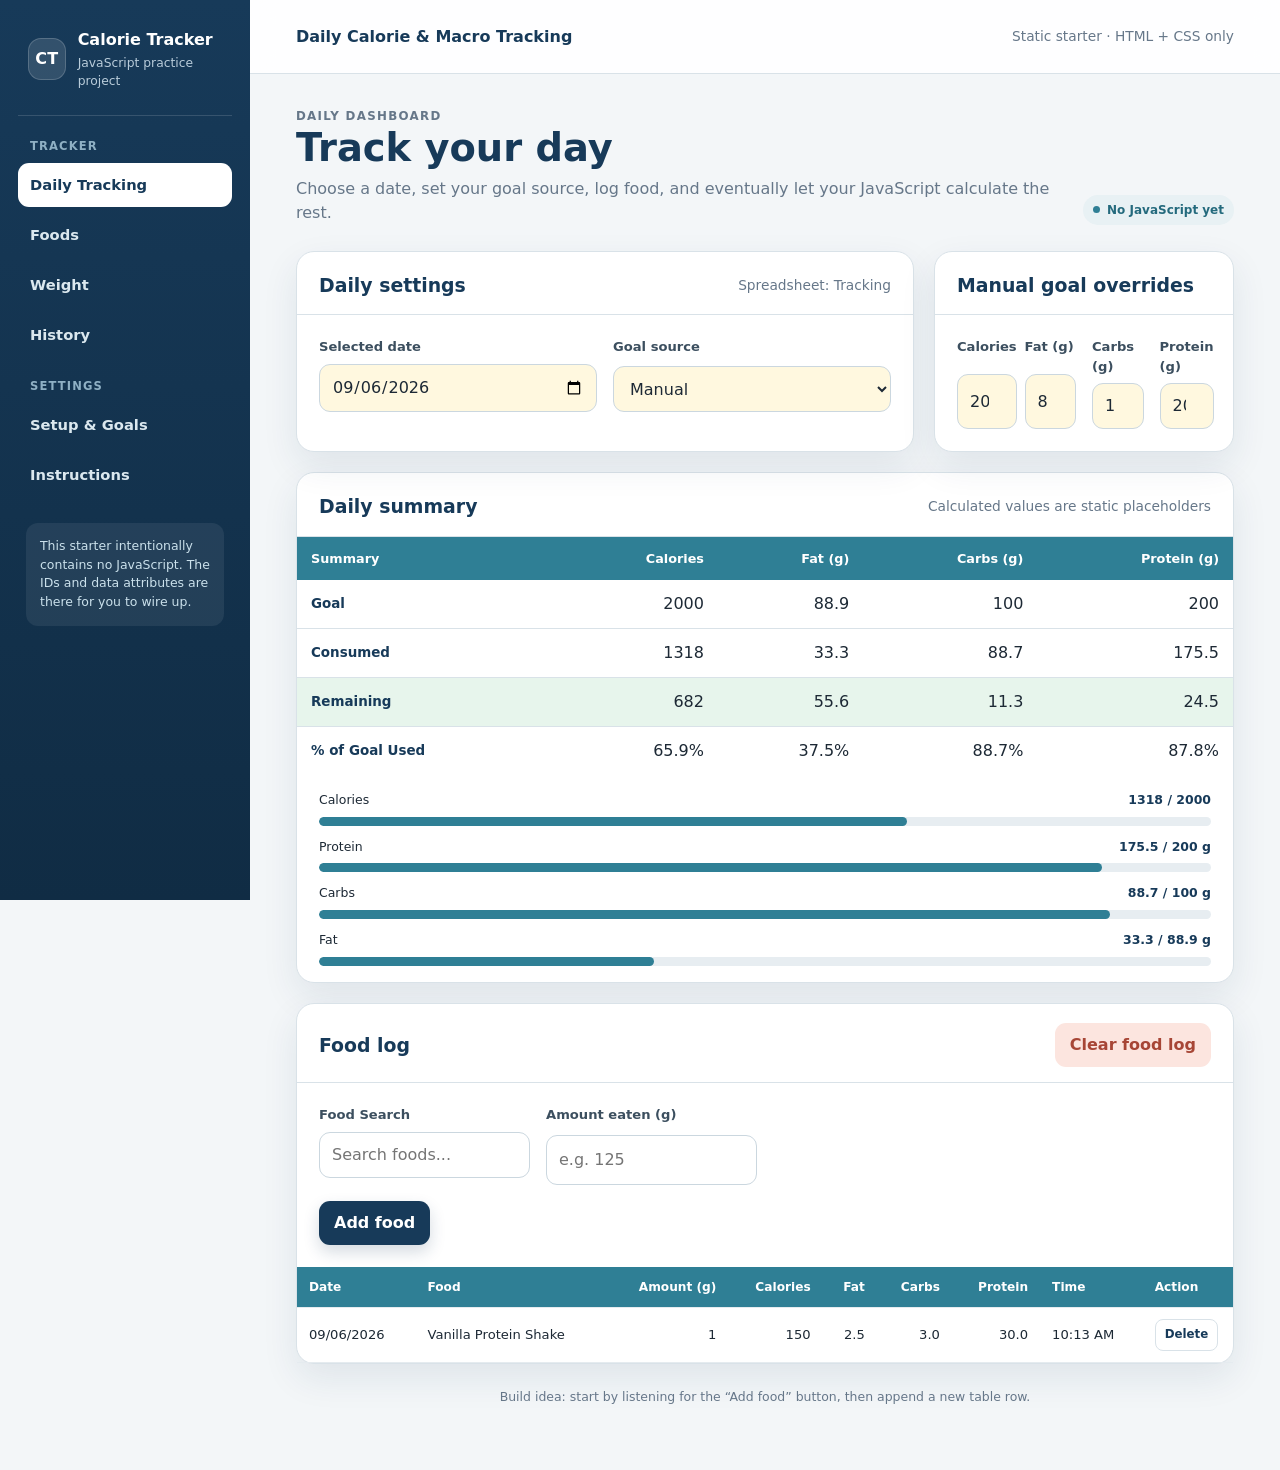
==== index.html @ d4abe369 "Initial calorie tracker project" ====
<!doctype html>
<html lang="en">
  <head>
    <meta charset="utf-8" />
    <meta name="viewport" content="width=device-width, initial-scale=1" />
    <title>Daily Tracker | Calorie Tracker</title>
    <link rel="stylesheet" href="/css/styles.css" />
  </head>
  <body data-page="tracking">
    <div class="app-shell">
      <aside class="sidebar">
        <div class="brand">
          <div class="brand-mark">CT</div>
          <div>
            <strong>Calorie Tracker</strong
            ><span>JavaScript practice project</span>
          </div>
        </div>
        <div class="nav-label">Tracker</div>
        <nav class="nav-list" aria-label="Primary navigation">
          <a class="nav-link active" href="index.html">Daily Tracking</a>
          <a class="nav-link" href="/pages/foods.html">Foods</a>
          <a class="nav-link" href="/pages/weight.html">Weight</a>
          <a class="nav-link" href="/pages/history.html">History</a>
        </nav>
        <div class="nav-label">Settings</div>
        <nav class="nav-list">
          <a class="nav-link" href="/pages/setup.html">Setup & Goals</a>
          <a class="nav-link" href="/pages/instructions.html">Instructions</a>
        </nav>
        <div class="sidebar-note">
          This starter intentionally contains no JavaScript. The IDs and data
          attributes are there for you to wire up.
        </div>
      </aside>

      <main class="main">
        <header class="topbar">
          <div class="topbar-title">Daily Calorie & Macro Tracking</div>
          <div class="topbar-meta">Static starter · HTML + CSS only</div>
        </header>
        <div class="page">
          <div class="page-heading">
            <div>
              <p class="eyebrow">Daily dashboard</p>
              <h1>Track your day</h1>
              <p>
                Choose a date, set your goal source, log food, and eventually
                let your JavaScript calculate the rest.
              </p>
            </div>
            <span class="status-pill"
              ><span class="status-dot"></span>No JavaScript yet</span
            >
          </div>

          <section class="grid grid-sidebar">
            <div class="card">
              <div class="card-header">
                <h2>Daily settings</h2>
                <span class="section-note">Spreadsheet: Tracking</span>
              </div>
              <div class="card-body">
                <div class="form-grid">
                  <div class="field">
                    <label for="selected-date">Selected date</label
                    ><input
                      id="selected-date"
                      class="input-warm"
                      type="date"
                      value="2026-09-06"
                    />
                  </div>
                  <div class="field">
                    <label for="goal-source">Goal source</label
                    ><select id="goal-source" class="input-warm">
                      <option>Manual</option>
                      <option>Calculator</option>
                    </select>
                  </div>
                </div>
              </div>
            </div>

            <div class="card">
              <div class="card-header"><h2>Manual goal overrides</h2></div>
              <div class="card-body">
                <div class="form-grid cols-4">
                  <div class="field">
                    <label for="manual-calories">Calories</label
                    ><input
                      id="manual-calories"
                      class="input-warm"
                      type="number"
                      value="2000"
                    />
                  </div>
                  <div class="field">
                    <label for="manual-fat">Fat (g)</label
                    ><input
                      id="manual-fat"
                      class="input-warm"
                      type="number"
                      step="0.1"
                      value="88.9"
                    />
                  </div>
                  <div class="field">
                    <label for="manual-carbs">Carbs (g)</label
                    ><input
                      id="manual-carbs"
                      class="input-warm"
                      type="number"
                      step="0.1"
                      value="100"
                    />
                  </div>
                  <div class="field">
                    <label for="manual-protein">Protein (g)</label
                    ><input
                      id="manual-protein"
                      class="input-warm"
                      type="number"
                      step="0.1"
                      value="200"
                    />
                  </div>
                </div>
              </div>
            </div>
          </section>

          <section class="card" style="margin-top: 20px">
            <div class="card-header">
              <h2>Daily summary</h2>
              <span class="section-note"
                >Calculated values are static placeholders</span
              >
            </div>
            <div class="table-wrap">
              <table class="summary-table" id="daily-summary-table">
                <thead>
                  <tr>
                    <th>Summary</th>
                    <th>Calories</th>
                    <th>Fat (g)</th>
                    <th>Carbs (g)</th>
                    <th>Protein (g)</th>
                  </tr>
                </thead>
                <tbody>
                  <tr data-summary-row="goal">
                    <th>Goal</th>
                    <td id="goal-calories">2000</td>
                    <td id="goal-fat">88.9</td>
                    <td id="goal-carbs">100</td>
                    <td id="goal-protein">200</td>
                  </tr>
                  <tr data-summary-row="consumed">
                    <th>Consumed</th>
                    <td id="consumed-calories">1318</td>
                    <td id="consumed-fat">33.3</td>
                    <td id="consumed-carbs">88.7</td>
                    <td id="consumed-protein">175.5</td>
                  </tr>
                  <tr class="remaining" data-summary-row="remaining">
                    <th>Remaining</th>
                    <td id="remaining-calories">682</td>
                    <td id="remaining-fat">55.6</td>
                    <td id="remaining-carbs">11.3</td>
                    <td id="remaining-protein">24.5</td>
                  </tr>
                  <tr data-summary-row="percent">
                    <th>% of Goal Used</th>
                    <td>65.9%</td>
                    <td>37.5%</td>
                    <td>88.7%</td>
                    <td>87.8%</td>
                  </tr>
                </tbody>
              </table>
            </div>
            <div class="card-body compact">
              <div class="progress-stack">
                <div class="progress-item">
                  <div class="progress-meta">
                    <span>Calories</span
                    ><strong id="calorie-progress-label">1318 / 2000</strong>
                  </div>
                  <div class="progress-track">
                    <div
                      id="calorie-progress"
                      class="progress-fill"
                      style="--progress: 65.9%"
                    ></div>
                  </div>
                </div>
                <div class="progress-item">
                  <div class="progress-meta">
                    <span>Protein</span
                    ><strong id="protein-progress-label">175.5 / 200 g</strong>
                  </div>
                  <div class="progress-track">
                    <div
                      id="protein-progress"
                      class="progress-fill"
                      style="--progress: 87.8%"
                    ></div>
                  </div>
                </div>
                <div class="progress-item">
                  <div class="progress-meta">
                    <span>Carbs</span
                    ><strong id="carb-progress-label">88.7 / 100 g</strong>
                  </div>
                  <div class="progress-track">
                    <div
                      id="carb-progress"
                      class="progress-fill"
                      style="--progress: 88.7%"
                    ></div>
                  </div>
                </div>
                <div class="progress-item">
                  <div class="progress-meta">
                    <span>Fat</span
                    ><strong id="fat-progress-label">33.3 / 88.9 g</strong>
                  </div>
                  <div class="progress-track">
                    <div
                      id="fat-progress"
                      class="progress-fill"
                      style="--progress: 37.5%"
                    ></div>
                  </div>
                </div>
              </div>
            </div>
          </section>

          <section class="card" style="margin-top: 20px">
            <div class="card-header">
              <div>
                <h2>Food log</h2>
                <!-- <div class="section-note">
                  Pick a food and enter grams eaten. Your JS can scale nutrition
                  from the Foods database.
                </div> -->
              </div>
              <button id="clear-food-log" type="button" class="btn btn-danger">
                Clear food log
              </button>
            </div>
            <div class="card-body">
              <form id="food-log-form" class="form-grid cols-4">
                <div class="field">
                  <label for="food-search">Food Search</label>
                  <input
                    type="text"
                    id="food-search"
                    placeholder="Search foods..."
                    autocomplete="off"
                  />
                  <div id="food-suggestions"></div>
                </div>
                <div class="field">
                  <label for="amount-eaten">Amount eaten (g)</label
                  ><input
                    id="amount-eaten"
                    type="number"
                    min="0"
                    step="0.1"
                    placeholder="e.g. 125"
                  />
                </div>

                <div class="form-span-full button-row">
                  <button
                    id="add-food-entry"
                    class="btn btn-primary"
                    type="button"
                  >
                    Add food
                  </button>
                </div>
              </form>
            </div>
            <div class="table-wrap">
              <table class="data-table" id="food-log-table">
                <thead>
                  <tr>
                    <th>Date</th>
                    <th>Food</th>
                    <!-- <th>Brand</th> -->
                    <th class="number">Amount (g)</th>
                    <th class="number">Calories</th>
                    <th class="number">Fat</th>
                    <th class="number">Carbs</th>
                    <th class="number">Protein</th>
                    <th>Time</th>
                    <th>Action</th>
                  </tr>
                </thead>
                <tbody id="food-log-body">
                  <tr>
                    <td>09/06/2026</td>
                    <td>Vanilla Protein Shake</td>
                    <!-- <td>Fairlife</td> -->
                    <td class="number">1</td>
                    <td class="number">150</td>
                    <td class="number">2.5</td>
                    <td class="number">3.0</td>
                    <td class="number">30.0</td>
                    <td>10:13 AM</td>
                    <td>
                      <button
                        class="icon-btn"
                        type="button"
                        data-action="delete-row"
                      >
                        Delete
                      </button>
                    </td>
                  </tr>
                </tbody>
              </table>
            </div>
          </section>
          <div class="footer-note">
            Build idea: start by listening for the “Add food” button, then
            append a new table row.
          </div>
        </div>
      </main>
    </div>
    <script src="js/app.js" defer></script>
  </body>
</html>
---- css/styles.css ----
:root {
  --navy: #173a59;
  --navy-2: #214e70;
  --teal: #2f7f95;
  --teal-dark: #246a7d;
  --cream: #fff8df;
  --mint: #e6f4ec;
  --coral: #e98b76;
  --red-soft: #f7d8d0;
  --green: #4a9b78;
  --green-soft: #e7f5ec;
  --yellow: #ffd96a;
  --bg: #f3f6f8;
  --surface: #ffffff;
  --text: #1d2935;
  --muted: #667789;
  --line: #d9e2e8;
  --shadow: 0 14px 36px rgba(23, 58, 89, 0.09);
  --radius: 18px;
  --radius-sm: 11px;
  --sidebar: 250px;
}

* {
  box-sizing: border-box;
}

html {
  scroll-behavior: smooth;
}

body {
  margin: 0;
  min-height: 100vh;
  background: var(--bg);
  color: var(--text);
  font-family:
    Inter,
    ui-sans-serif,
    system-ui,
    -apple-system,
    BlinkMacSystemFont,
    "Segoe UI",
    sans-serif;
  line-height: 1.5;
}

button,
input,
select,
textarea {
  font: inherit;
}
button,
select {
  cursor: pointer;
}

a {
  color: inherit;
  text-decoration: none;
}

.app-shell {
  min-height: 100vh;
  display: grid;
  grid-template-columns: var(--sidebar) minmax(0, 1fr);
}

.sidebar {
  position: sticky;
  top: 0;
  height: 100vh;
  padding: 28px 18px;
  background: linear-gradient(180deg, var(--navy) 0%, #102c44 100%);
  color: #fff;
  overflow-y: auto;
}

.brand {
  display: flex;
  gap: 12px;
  align-items: center;
  padding: 0 10px 24px;
  border-bottom: 1px solid rgba(255, 255, 255, 0.14);
  margin-bottom: 22px;
}

.brand-mark {
  width: 42px;
  height: 42px;
  border-radius: 13px;
  display: grid;
  place-items: center;
  background: rgba(255, 255, 255, 0.12);
  border: 1px solid rgba(255, 255, 255, 0.18);
  font-weight: 800;
  letter-spacing: 0.02em;
}

.brand strong {
  display: block;
  font-size: 1rem;
}
.brand span {
  display: block;
  color: #b9ccda;
  font-size: 0.77rem;
  margin-top: 2px;
}

.nav-label {
  padding: 0 12px;
  margin: 20px 0 8px;
  color: #8fb0c4;
  font-size: 0.72rem;
  font-weight: 700;
  letter-spacing: 0.1em;
  text-transform: uppercase;
}

.nav-list {
  display: grid;
  gap: 6px;
}

.nav-link {
  padding: 11px 12px;
  border-radius: 11px;
  color: #dbe8ef;
  font-weight: 600;
  font-size: 0.92rem;
  transition:
    background 0.18s ease,
    color 0.18s ease,
    transform 0.18s ease;
}

.nav-link:hover {
  background: rgba(255, 255, 255, 0.09);
  color: #fff;
  transform: translateX(2px);
}
.nav-link.active {
  background: #fff;
  color: var(--navy);
}

.sidebar-note {
  margin: 26px 8px 0;
  padding: 14px;
  border-radius: 12px;
  color: #cae0eb;
  background: rgba(255, 255, 255, 0.07);
  font-size: 0.78rem;
}

.main {
  min-width: 0;
}

.topbar {
  min-height: 74px;
  padding: 16px clamp(20px, 4vw, 46px);
  display: flex;
  align-items: center;
  justify-content: space-between;
  gap: 18px;
  background: rgba(255, 255, 255, 0.88);
  backdrop-filter: blur(12px);
  border-bottom: 1px solid var(--line);
}

.topbar-title {
  font-weight: 800;
  color: var(--navy);
}
.topbar-meta {
  color: var(--muted);
  font-size: 0.86rem;
}

.page {
  width: min(1280px, 100%);
  margin: 0 auto;
  padding: 34px clamp(18px, 4vw, 46px) 64px;
}

.page-heading {
  display: flex;
  justify-content: space-between;
  align-items: flex-end;
  gap: 20px;
  margin-bottom: 26px;
}

.eyebrow {
  margin: 0 0 6px;
  color: var(--teal-dark);
  font-size: 0.74rem;
  font-weight: 800;
  letter-spacing: 0.11em;
  text-transform: uppercase;
}

h1,
h2,
h3,
p {
  margin-top: 0;
}
h1 {
  margin-bottom: 8px;
  color: var(--navy);
  font-size: clamp(1.8rem, 3vw, 2.55rem);
  line-height: 1.12;
}
h2 {
  margin-bottom: 16px;
  color: var(--navy);
  font-size: 1.18rem;
}
h3 {
  margin-bottom: 10px;
  color: var(--navy);
  font-size: 1rem;
}
.page-heading p {
  margin-bottom: 0;
  color: var(--muted);
  max-width: 760px;
}

.grid {
  display: grid;
  gap: 20px;
}
.grid-2 {
  grid-template-columns: repeat(2, minmax(0, 1fr));
}
.grid-3 {
  grid-template-columns: repeat(3, minmax(0, 1fr));
}
.grid-4 {
  grid-template-columns: repeat(4, minmax(0, 1fr));
}
.grid-sidebar {
  grid-template-columns: minmax(0, 1fr) 300px;
}

.card {
  background: var(--surface);
  border: 1px solid var(--line);
  border-radius: var(--radius);
  box-shadow: var(--shadow);
}

.card-header {
  padding: 19px 22px 15px;
  border-bottom: 1px solid var(--line);
  display: flex;
  align-items: center;
  justify-content: space-between;
  gap: 16px;
}

.card-header h2,
.card-header h3 {
  margin-bottom: 0;
}
.card-body {
  padding: 22px;
}
.card-body.compact {
  padding: 16px 22px;
}

.section-note {
  color: var(--muted);
  font-size: 0.86rem;
}

.form-grid {
  display: grid;
  grid-template-columns: repeat(2, minmax(0, 1fr));
  gap: 16px;
}

.form-grid.cols-3 {
  grid-template-columns: repeat(3, minmax(0, 1fr));
}
.form-grid.cols-4 {
  grid-template-columns: repeat(4, minmax(0, 1fr));
}
.form-span-2 {
  grid-column: span 2;
}
.form-span-full {
  grid-column: 1 / -1;
}

.field {
  display: grid;
  gap: 7px;
}
label {
  color: #3c4f5f;
  font-size: 0.82rem;
  font-weight: 750;
}

input,
select,
textarea {
  width: 100%;
  border: 1px solid #cbd7df;
  border-radius: var(--radius-sm);
  background: #fff;
  color: var(--text);
  padding: 10px 12px;
  outline: none;
  transition:
    border-color 0.16s ease,
    box-shadow 0.16s ease;
}

input:focus,
select:focus,
textarea:focus {
  border-color: var(--teal);
  box-shadow: 0 0 0 3px rgba(47, 127, 149, 0.14);
}

input[readonly] {
  background: #f7fafb;
  color: #526472;
}
.input-warm {
  background: var(--cream);
}
.input-cool {
  background: var(--mint);
}

.button-row {
  display: flex;
  flex-wrap: wrap;
  gap: 10px;
  align-items: center;
}

.btn {
  border: 0;
  border-radius: 11px;
  padding: 10px 15px;
  font-weight: 800;
  transition:
    transform 0.16s ease,
    box-shadow 0.16s ease,
    opacity 0.16s ease;
}

.btn:hover {
  transform: translateY(-1px);
}
.btn-primary {
  background: var(--navy);
  color: #fff;
  box-shadow: 0 7px 16px rgba(23, 58, 89, 0.18);
}
.btn-secondary {
  background: #e7f0f4;
  color: var(--navy);
}
.btn-danger {
  background: #fce5df;
  color: #a74636;
}
.btn-outline {
  background: #fff;
  color: var(--navy);
  border: 1px solid #cbd7df;
}

.status-pill {
  display: inline-flex;
  align-items: center;
  gap: 7px;
  border-radius: 999px;
  padding: 6px 10px;
  font-size: 0.75rem;
  font-weight: 800;
  background: #e8f1f4;
  color: var(--teal-dark);
}

.status-dot {
  width: 7px;
  height: 7px;
  border-radius: 50%;
  background: var(--teal);
}

.metric-card {
  padding: 18px;
}
.metric-label {
  color: var(--muted);
  font-size: 0.78rem;
  font-weight: 700;
}
.metric-value {
  margin-top: 7px;
  color: var(--navy);
  font-size: 1.65rem;
  line-height: 1.05;
  font-weight: 850;
}
.metric-sub {
  margin-top: 6px;
  color: var(--muted);
  font-size: 0.76rem;
}

.results-list {
  display: grid;
  gap: 1px;
  background: var(--line);
  border: 1px solid var(--line);
  border-radius: 13px;
  overflow: hidden;
}
.result-row {
  display: grid;
  grid-template-columns: minmax(0, 1.25fr) minmax(110px, 0.55fr) minmax(0, 1fr);
  gap: 12px;
  align-items: center;
  padding: 12px 14px;
  background: #fff;
}
.result-row strong {
  color: var(--navy);
  text-align: right;
}
.result-row span:last-child {
  color: var(--muted);
  font-size: 0.78rem;
}
.result-row.highlight {
  background: var(--mint);
}

.summary-table {
  width: 100%;
  border-collapse: collapse;
}

.summary-table th,
.summary-table td {
  padding: 12px 14px;
  text-align: right;
  border-bottom: 1px solid var(--line);
}

.summary-table th:first-child,
.summary-table td:first-child {
  text-align: left;
}
.summary-table thead th {
  background: var(--teal);
  color: #fff;
  font-size: 0.8rem;
}
.summary-table tbody th {
  color: var(--navy);
  font-size: 0.84rem;
}
.summary-table tr:last-child th,
.summary-table tr:last-child td {
  border-bottom: 0;
}
.summary-table .warning {
  background: var(--red-soft);
  color: #a34736;
  font-weight: 800;
}
.summary-table .remaining {
  background: var(--green-soft);
}

.progress-stack {
  display: grid;
  gap: 12px;
}
.progress-item {
  display: grid;
  gap: 7px;
}
.progress-meta {
  display: flex;
  justify-content: space-between;
  gap: 12px;
  font-size: 0.78rem;
}
.progress-meta strong {
  color: var(--navy);
}
.progress-track {
  height: 9px;
  border-radius: 999px;
  overflow: hidden;
  background: #e7edf1;
}
.progress-fill {
  height: 100%;
  border-radius: inherit;
  background: var(--teal);
  width: var(--progress, 0%);
}
.progress-fill.over {
  background: var(--coral);
}

.table-wrap {
  width: 100%;
  overflow-x: auto;
}
.data-table {
  width: 100%;
  min-width: 950px;
  border-collapse: collapse;
}
.data-table th,
.data-table td {
  padding: 11px 12px;
  border-bottom: 1px solid #e5ebef;
  text-align: left;
  vertical-align: middle;
}
.data-table th {
  position: sticky;
  top: 0;
  z-index: 1;
  background: var(--teal);
  color: #fff;
  font-size: 0.76rem;
  white-space: nowrap;
}
.data-table td {
  font-size: 0.82rem;
}
.data-table tbody tr:hover {
  background: #f8fbfc;
}
.data-table .number {
  text-align: right;
  font-variant-numeric: tabular-nums;
}
.data-table .muted {
  color: var(--muted);
}
.data-table .editable {
  background: #fffdf5;
}

.table-actions {
  display: flex;
  align-items: center;
  gap: 8px;
  min-width: 125px;
  white-space: nowrap;
}
.icon-btn {
  border: 1px solid var(--line);
  background: #fff;
  border-radius: 8px;
  padding: 6px 9px;
  font-size: 0.74rem;
  font-weight: 700;
  color: var(--navy);
}

.callout {
  padding: 16px 18px;
  border-radius: 13px;
  background: #edf5f8;
  border-left: 4px solid var(--teal);
  color: #46606f;
  font-size: 0.86rem;
}
.callout strong {
  color: var(--navy);
}
.callout.warning {
  background: #fff6df;
  border-left-color: #d6a72c;
}

.error-message {
  width: 100%;
  box-sizing: border-box;

  padding: 12px 16px;
  margin-bottom: 16px;

  border: 1px solid #c62828;
  border-radius: 6px;

  background-color: #ffebee;
  color: #b71c1c;

  font-size: 0.95rem;
  font-weight: 500;
  line-height: 1.4;

  grid-column: 1 / -1;
}

.split-heading {
  display: flex;
  justify-content: space-between;
  gap: 14px;
  align-items: center;
  margin-bottom: 14px;
}

.chart-card .card-body {
  padding-bottom: 14px;
}
.chart-shell {
  position: relative;
  min-height: 330px;
  padding: 22px 18px 38px 48px;
}
.chart-grid {
  position: absolute;
  inset: 22px 18px 38px 48px;
  background-image:
    linear-gradient(to bottom, rgba(102, 119, 137, 0.16) 1px, transparent 1px),
    linear-gradient(to right, rgba(102, 119, 137, 0.08) 1px, transparent 1px);
  background-size:
    100% 25%,
    14.285% 100%;
  border-left: 1px solid #aebdc7;
  border-bottom: 1px solid #aebdc7;
}
.chart-svg {
  position: absolute;
  inset: 22px 18px 38px 48px;
  width: calc(100% - 66px);
  height: calc(100% - 60px);
  overflow: visible;
}
.chart-svg polyline {
  fill: none;
  stroke: var(--teal);
  stroke-width: 2.3;
  vector-effect: non-scaling-stroke;
}
.chart-svg circle {
  fill: #fff;
  stroke: var(--teal);
  stroke-width: 2;
  vector-effect: non-scaling-stroke;
}
.chart-y-labels {
  position: absolute;
  left: 10px;
  top: 20px;
  bottom: 35px;
  display: flex;
  flex-direction: column;
  justify-content: space-between;
  color: var(--muted);
  font-size: 0.7rem;
}
.chart-x-labels {
  position: absolute;
  left: 48px;
  right: 18px;
  bottom: 10px;
  display: flex;
  justify-content: space-between;
  color: var(--muted);
  font-size: 0.68rem;
}
.chart-empty-note {
  position: absolute;
  inset: 0;
  display: none;
  place-items: center;
  color: var(--muted);
}

.mini-kpis {
  display: grid;
  grid-template-columns: repeat(4, 1fr);
  gap: 12px;
}
.mini-kpi {
  padding: 13px;
  border-radius: 12px;
  background: #f6f9fa;
  border: 1px solid #e3eaee;
}
.mini-kpi span {
  display: block;
  color: var(--muted);
  font-size: 0.7rem;
  font-weight: 700;
}
.mini-kpi strong {
  display: block;
  margin-top: 4px;
  color: var(--navy);
}

.history-day {
  padding: 18px 20px;
}
.history-day + .history-day {
  border-top: 1px solid var(--line);
}
.history-day-head {
  display: flex;
  justify-content: space-between;
  gap: 16px;
  align-items: center;
  margin-bottom: 13px;
}
.history-date {
  font-weight: 850;
  color: var(--navy);
}
.history-grid {
  display: grid;
  grid-template-columns: repeat(4, 1fr);
  gap: 10px;
}
.history-stat {
  padding: 11px 12px;
  background: #f7fafb;
  border-radius: 10px;
}
.history-stat span {
  display: block;
  color: var(--muted);
  font-size: 0.68rem;
}
.history-stat strong {
  display: block;
  margin-top: 3px;
  color: var(--navy);
}

.instructions-grid {
  display: grid;
  gap: 14px;
}
.instruction-step {
  display: grid;
  grid-template-columns: 48px minmax(0, 1fr);
  gap: 14px;
  align-items: start;
  padding: 15px;
  border: 1px solid var(--line);
  border-radius: 13px;
  background: #fff;
}
.step-number {
  width: 40px;
  height: 40px;
  border-radius: 11px;
  display: grid;
  place-items: center;
  background: var(--navy);
  color: #fff;
  font-weight: 850;
}
.instruction-step h3 {
  margin: 1px 0 4px;
}
.instruction-step p {
  margin-bottom: 0;
  color: var(--muted);
  font-size: 0.85rem;
}

.code-hook {
  display: inline-block;
  padding: 2px 7px;
  border-radius: 6px;
  background: #edf1f4;
  color: #4f6170;
  font-family: ui-monospace, SFMono-Regular, Menlo, Consolas, monospace;
  font-size: 0.74rem;
}

.todo-list {
  margin: 0;
  padding-left: 20px;
  color: #4a5c6b;
}
.todo-list li + li {
  margin-top: 8px;
}

.footer-note {
  margin-top: 24px;
  color: var(--muted);
  font-size: 0.78rem;
  text-align: center;
}

th {
  cursor: pointer;
}

@media (max-width: 1060px) {
  .grid-4 {
    grid-template-columns: repeat(2, minmax(0, 1fr));
  }
  .grid-sidebar {
    grid-template-columns: 1fr;
  }
  .form-grid.cols-4 {
    grid-template-columns: repeat(2, minmax(0, 1fr));
  }
}

@media (max-width: 820px) {
  .app-shell {
    display: block;
  }
  .sidebar {
    position: static;
    height: auto;
    padding: 14px 16px;
    overflow: visible;
  }
  .brand {
    padding: 0 0 12px;
    margin-bottom: 12px;
  }
  .nav-label,
  .sidebar-note {
    display: none;
  }
  .nav-list {
    display: flex;
    overflow-x: auto;
    gap: 7px;
    padding-bottom: 2px;
  }
  .nav-link {
    white-space: nowrap;
    background: rgba(255, 255, 255, 0.06);
  }
  .nav-link:hover {
    transform: none;
  }
  .topbar {
    display: none;
  }
  .page {
    padding-top: 24px;
  }
  .page-heading {
    align-items: flex-start;
    flex-direction: column;
  }
  .grid-2,
  .grid-3 {
    grid-template-columns: 1fr;
  }
  .result-row {
    grid-template-columns: 1fr auto;
  }
  .result-row span:last-child {
    grid-column: 1 / -1;
  }
}

@media (max-width: 580px) {
  .grid-4,
  .mini-kpis,
  .history-grid {
    grid-template-columns: repeat(2, minmax(0, 1fr));
  }
  .form-grid,
  .form-grid.cols-3,
  .form-grid.cols-4 {
    grid-template-columns: 1fr;
  }
  .form-span-2 {
    grid-column: auto;
  }
  .card-header,
  .card-body {
    padding-left: 16px;
    padding-right: 16px;
  }
  .summary-table th,
  .summary-table td {
    padding: 10px 8px;
    font-size: 0.76rem;
  }
  .chart-shell {
    min-height: 270px;
  }
}
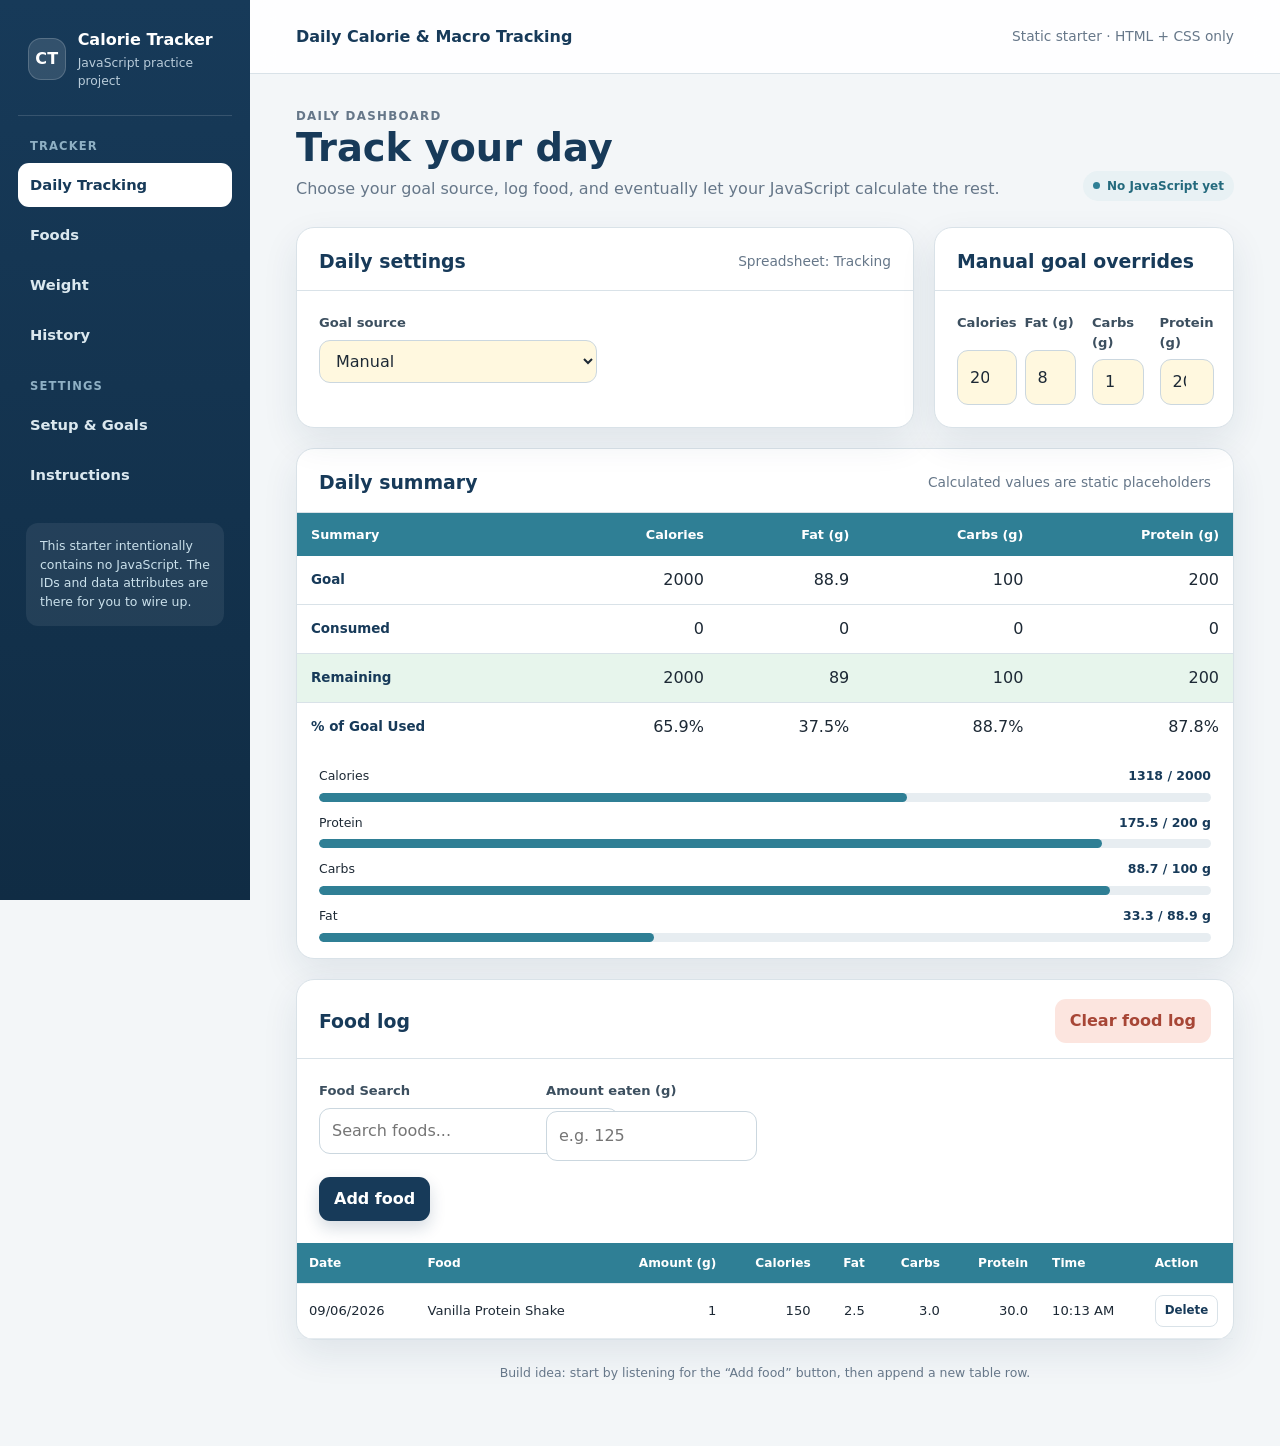
==== commit 1b33249d: "Added calculation functions to the Daily Summary table." ====
--- a/index.html
+++ b/index.html
@@ -45,8 +45,8 @@
               <p class="eyebrow">Daily dashboard</p>
               <h1>Track your day</h1>
               <p>
-                Choose a date, set your goal source, log food, and eventually
-                let your JavaScript calculate the rest.
+                Choose your goal source, log food, and eventually let your
+                JavaScript calculate the rest.
               </p>
             </div>
             <span class="status-pill"
@@ -62,7 +62,7 @@
               </div>
               <div class="card-body">
                 <div class="form-grid">
-                  <div class="field">
+                  <!-- <div class="field">
                     <label for="selected-date">Selected date</label
                     ><input
                       id="selected-date"
@@ -70,7 +70,7 @@
                       type="date"
                       value="2026-09-06"
                     />
-                  </div>
+                  </div> -->
                   <div class="field">
                     <label for="goal-source">Goal source</label
                     ><select id="goal-source" class="input-warm">
@@ -82,7 +82,7 @@
               </div>
             </div>
 
-            <div class="card">
+            <div class="card" id="manual-goal-overrides">
               <div class="card-header"><h2>Manual goal overrides</h2></div>
               <div class="card-body">
                 <div class="form-grid cols-4">
@@ -158,24 +158,24 @@
                   </tr>
                   <tr data-summary-row="consumed">
                     <th>Consumed</th>
-                    <td id="consumed-calories">1318</td>
+                    <td id="consumed-calories">0</td>
                     <td id="consumed-fat">33.3</td>
                     <td id="consumed-carbs">88.7</td>
                     <td id="consumed-protein">175.5</td>
                   </tr>
                   <tr class="remaining" data-summary-row="remaining">
                     <th>Remaining</th>
-                    <td id="remaining-calories">682</td>
+                    <td id="remaining-calories">0</td>
                     <td id="remaining-fat">55.6</td>
                     <td id="remaining-carbs">11.3</td>
                     <td id="remaining-protein">24.5</td>
                   </tr>
                   <tr data-summary-row="percent">
                     <th>% of Goal Used</th>
-                    <td>65.9%</td>
-                    <td>37.5%</td>
-                    <td>88.7%</td>
-                    <td>87.8%</td>
+                    <td id="percent-consumed-calories">65.9%</td>
+                    <td id="percent-consumed-fat">37.5%</td>
+                    <td id="percent-consumed-carbs">88.7%</td>
+                    <td id="percent-consumed-protein">87.8%</td>
                   </tr>
                 </tbody>
               </table>
--- a/css/styles.css
+++ b/css/styles.css
@@ -280,6 +280,20 @@
   font-size: 0.86rem;
 }
 
+.upload-section-note {
+  border: 1px solid var(--muted);
+  border-radius: 5px;
+  padding: 3px;
+  color: var(--muted);
+  font-size: 0.86rem;
+}
+
+.upload-section-note:hover {
+  background: var(--navy);
+  color: #fff;
+  transform: translateX(2px);
+}
+
 .form-grid {
   display: grid;
   grid-template-columns: repeat(2, minmax(0, 1fr));
@@ -342,6 +356,133 @@
   background: var(--mint);
 }
 
+.foods-toolbar {
+  display: flex;
+  align-items: center;
+  gap: 30px;
+  min-width: 220px;
+}
+
+.upload-group {
+  display: flex;
+  align-items: center;
+  gap: 20px;
+}
+
+.upload-group label {
+  white-space: nowrap;
+  font-weight: 600;
+}
+
+.upload-group input[type="file"] {
+  max-width: 250px;
+}
+
+.modal {
+  position: fixed;
+  inset: 0;
+
+  display: flex;
+  align-items: center;
+  justify-content: center;
+
+  padding: 20px;
+
+  background: rgba(0, 0, 0, 0.5);
+
+  opacity: 0;
+  visibility: hidden;
+  pointer-events: none;
+
+  transition:
+    opacity 0.2s ease,
+    visibility 0.2s ease;
+
+  z-index: 1000;
+}
+
+.modal:target {
+  opacity: 1;
+  visibility: visible;
+  pointer-events: auto;
+}
+
+.modal-content {
+  position: relative;
+
+  width: min(1100px, 95vw);
+  max-height: 90vh;
+  overflow-y: auto;
+
+  padding: 28px;
+
+  background: white;
+  border-radius: 12px;
+
+  box-shadow: 0 12px 35px rgba(0, 0, 0, 0.2);
+}
+
+.modal-content h3 {
+  margin-top: 0;
+  margin-bottom: 16px;
+}
+
+.modal-content p {
+  line-height: 1.5;
+}
+
+.modal-close {
+  position: absolute;
+  top: 12px;
+  right: 16px;
+
+  color: #555;
+  font-size: 28px;
+  font-weight: bold;
+  line-height: 1;
+  text-decoration: none;
+}
+
+.modal-close:hover {
+  color: #000;
+}
+
+.csv-example {
+  margin: 20px 0;
+  padding: 16px;
+
+  overflow-x: auto;
+
+  background: #f5f5f5;
+  border: 1px solid #ddd;
+  border-radius: 8px;
+}
+
+.csv-example code {
+  white-space: nowrap;
+}
+
+.csv-layout-image {
+  display: block;
+  width: 100%;
+  height: auto;
+  margin: 16px 0;
+  border-radius: 8px;
+}
+
+.modal-note {
+  margin-bottom: 0;
+  font-size: 0.9rem;
+}
+
+.search-group {
+  margin-left: auto;
+}
+
+#food-search {
+  min-width: 300px;
+}
+
 .button-row {
   display: flex;
   flex-wrap: wrap;
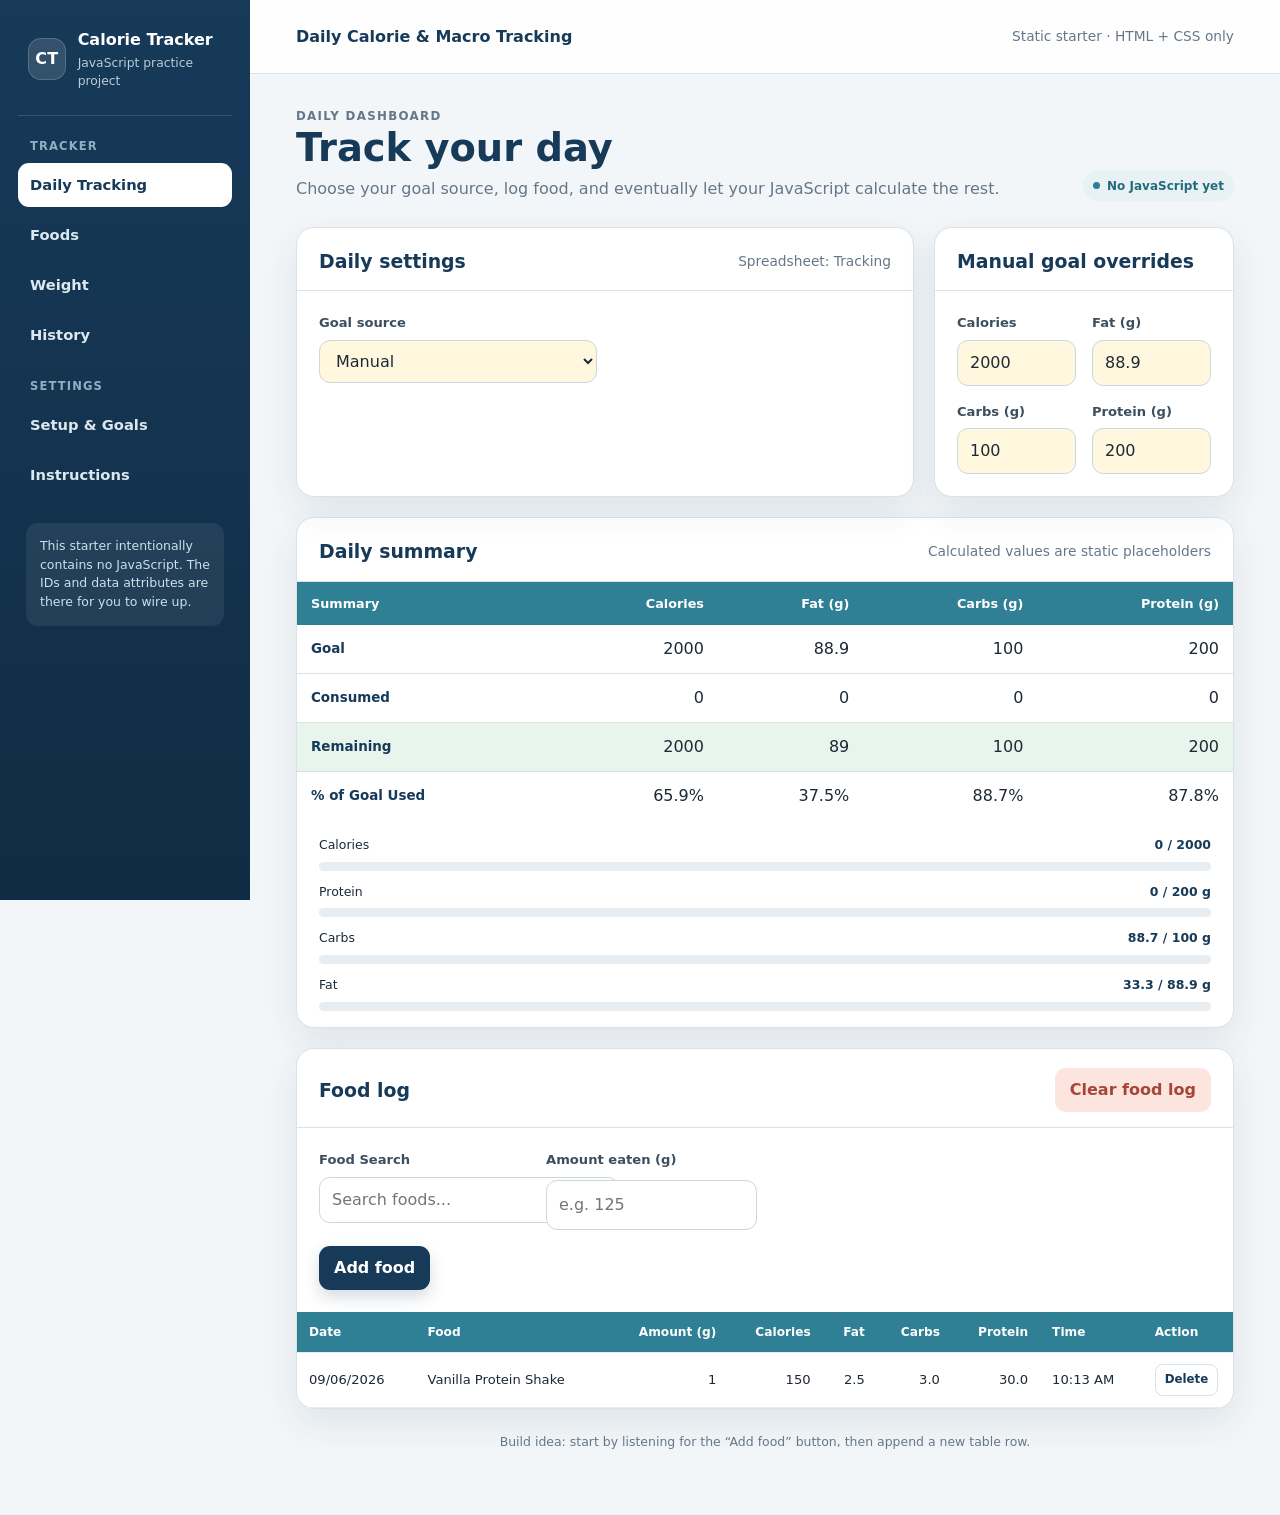
==== commit fc366088: "Built out 'Daily Summary' functionality" ====
--- a/index.html
+++ b/index.html
@@ -85,7 +85,7 @@
             <div class="card" id="manual-goal-overrides">
               <div class="card-header"><h2>Manual goal overrides</h2></div>
               <div class="card-body">
-                <div class="form-grid cols-4">
+                <div class="form-grid">
                   <div class="field">
                     <label for="manual-calories">Calories</label
                     ><input
@@ -151,7 +151,7 @@
                 <tbody>
                   <tr data-summary-row="goal">
                     <th>Goal</th>
-                    <td id="goal-calories">2000</td>
+                    <td id="goal-calories"></td>
                     <td id="goal-fat">88.9</td>
                     <td id="goal-carbs">100</td>
                     <td id="goal-protein">200</td>
@@ -159,9 +159,9 @@
                   <tr data-summary-row="consumed">
                     <th>Consumed</th>
                     <td id="consumed-calories">0</td>
-                    <td id="consumed-fat">33.3</td>
-                    <td id="consumed-carbs">88.7</td>
-                    <td id="consumed-protein">175.5</td>
+                    <td id="consumed-fat">0</td>
+                    <td id="consumed-carbs">0</td>
+                    <td id="consumed-protein">0</td>
                   </tr>
                   <tr class="remaining" data-summary-row="remaining">
                     <th>Remaining</th>
@@ -185,26 +185,26 @@
                 <div class="progress-item">
                   <div class="progress-meta">
                     <span>Calories</span
-                    ><strong id="calorie-progress-label">1318 / 2000</strong>
+                    ><strong id="calorie-progress-label">0 / 2000</strong>
                   </div>
                   <div class="progress-track">
                     <div
                       id="calorie-progress"
                       class="progress-fill"
-                      style="--progress: 65.9%"
+                      style="--progress: 0%"
                     ></div>
                   </div>
                 </div>
                 <div class="progress-item">
                   <div class="progress-meta">
                     <span>Protein</span
-                    ><strong id="protein-progress-label">175.5 / 200 g</strong>
-                  </div>
-                  <div class="progress-track">
+                    ><strong id="protein-progress-label">0 / 200 g</strong>
+                  </div>
+                  <div class="progress-track"">
                     <div
                       id="protein-progress"
                       class="progress-fill"
-                      style="--progress: 87.8%"
+                      style="--progress: 0%"
                     ></div>
                   </div>
                 </div>
@@ -217,7 +217,7 @@
                     <div
                       id="carb-progress"
                       class="progress-fill"
-                      style="--progress: 88.7%"
+                      style="--progress: 0%"
                     ></div>
                   </div>
                 </div>
@@ -230,7 +230,7 @@
                     <div
                       id="fat-progress"
                       class="progress-fill"
-                      style="--progress: 37.5%"
+                      style="--progress: 0%"
                     ></div>
                   </div>
                 </div>
